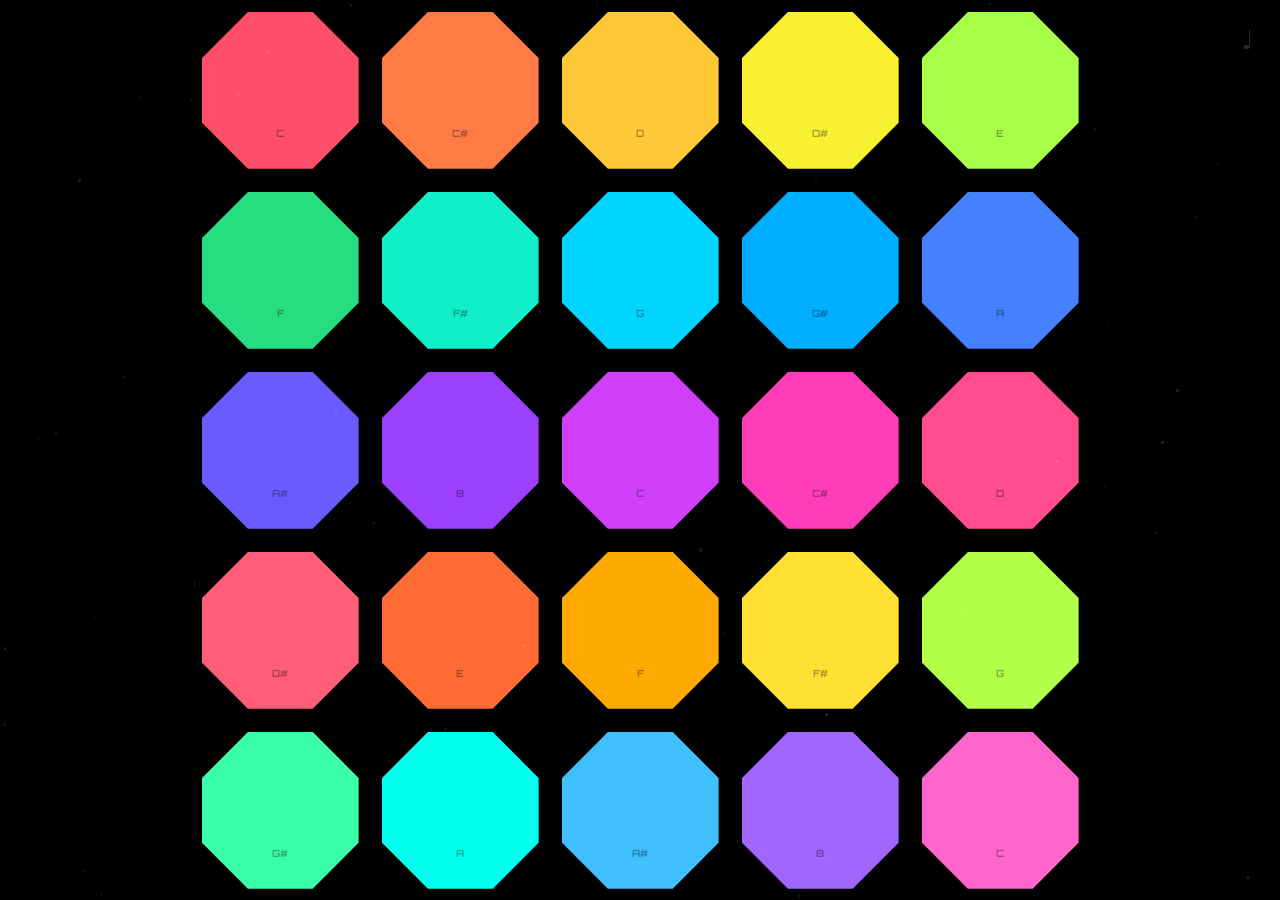
==== index.html @ d919009c "gh-pages: full-bleed no-header redesign" ====
<!DOCTYPE html>
<html lang="en">
<head>
  <meta charset="UTF-8">
  <meta name="viewport" content="width=device-width, initial-scale=1.0, user-scalable=no, viewport-fit=cover">
  <meta name="apple-mobile-web-app-capable" content="yes">
  <meta name="apple-mobile-web-app-status-bar-style" content="black-translucent">
  <title>TOUCHLIGHT</title>
  <link rel="preconnect" href="https://fonts.googleapis.com">
  <link href="https://fonts.googleapis.com/css2?family=Orbitron:wght@900&display=swap" rel="stylesheet">
<style>
/* ============================================================
   TOUCHLIGHT  –  style.css
   ============================================================ */

*, *::before, *::after { box-sizing: border-box; margin: 0; padding: 0; }

:root {
  --accent:  #b06fff;
  --accent2: #00d4ff;
}

html, body {
  height: 100%;
  background: #000;
  overflow: hidden;
  touch-action: none;
  -webkit-user-select: none;
  user-select: none;
  display: flex;
  align-items: flex-start;
  justify-content: center;
}

/* ============================================================
   GRID  — full-bleed square, centred
   ============================================================ */
#grid {
  display: grid;
  grid-template-columns: repeat(5, 1fr);
  width:  min(100vw, 100vh);
  width:  min(100vw, 100svh);
  aspect-ratio: 1;
  background: #000;
  flex-shrink: 0;
}

/* ============================================================
   TILE + OCTAGON
   ============================================================ */
.tile {
  background: #000;
  aspect-ratio: 1;
  position: relative;
  cursor: pointer;
  -webkit-tap-highlight-color: transparent;
  outline: none;
}

.octagon {
  position: absolute;
  inset: 6.5%;
  clip-path: polygon(
    29.3% 0%,  70.7% 0%,
    100%  29.3%, 100%  70.7%,
    70.7% 100%, 29.3% 100%,
    0%    70.7%, 0%    29.3%
  );
  background: var(--color);
  will-change: transform, filter;
}

.note-label {
  position: absolute;
  bottom: 19%;
  left: 50%;
  transform: translateX(-50%);
  font-size: clamp(0.38rem, 1.5vw, 0.62rem);
  font-weight: 700;
  color: rgba(0,0,0,0.32);
  pointer-events: none;
  white-space: nowrap;
  font-family: 'Orbitron', monospace;
}

/* ============================================================
   FLOATING MODE BUTTON
   ============================================================ */
#mode-btn {
  position: fixed;
  top: 16px;
  right: 16px;
  background: none;
  border: none;
  color: rgba(255,255,255,0.15);
  font-size: 1.7rem;
  line-height: 1;
  padding: 10px;
  cursor: pointer;
  transition: color 0.2s, filter 0.2s;
  z-index: 100;
  -webkit-tap-highlight-color: transparent;
  outline: none;
}
#mode-btn.active {
  color: var(--accent);
  filter: drop-shadow(0 0 10px var(--accent));
}
#mode-btn:active { transform: scale(0.88); }

/* ============================================================
   PROGRESS BAR  (top edge, 2px)
   ============================================================ */
#progress-bar {
  position: fixed;
  top: 0; left: 0; right: 0;
  height: 2px;
  background: rgba(255,255,255,0.05);
  z-index: 50;
}
#progress-fill {
  height: 100%;
  background: linear-gradient(90deg, var(--accent), var(--accent2));
  width: 0%;
  transition: width 0.25s ease-out;
  box-shadow: 0 0 6px var(--accent2);
}

.hidden { display: none !important; }

/* ============================================================
   ANIMATIONS
   ============================================================ */

@keyframes tap-flash {
  0%   { filter: brightness(1)   saturate(1);   transform: scale(1); }
  10%  { filter: brightness(5.5) saturate(0.4); transform: scale(1.08); }
  100% { filter: brightness(1)   saturate(1);   transform: scale(1); }
}
.octagon.flash { animation: tap-flash 0.38s cubic-bezier(.22,.61,.36,1) forwards; }

.ripple-wave {
  position: absolute;
  inset: 6.5%;
  clip-path: polygon(29.3% 0%, 70.7% 0%, 100% 29.3%, 100% 70.7%, 70.7% 100%, 29.3% 100%, 0% 70.7%, 0% 29.3%);
  background: rgba(255,255,255,0.5);
  pointer-events: none;
  animation: ripple-wave-out 0.55s ease-out forwards;
  z-index: 5;
}
@keyframes ripple-wave-out {
  0%   { transform: scale(1);   opacity: 0.7; }
  100% { transform: scale(1.7); opacity: 0; }
}

@keyframes guided-pulse {
  0%, 100% {
    filter: brightness(1.2) drop-shadow(0 0 10px var(--color));
    transform: scale(1);
  }
  50% {
    filter: brightness(4.5) saturate(1.4)
            drop-shadow(0 0 30px var(--color))
            drop-shadow(0 0 60px white);
    transform: scale(1.13);
  }
}
.octagon.guided-active { animation: guided-pulse 0.65s ease-in-out infinite; }

.tile.guided-hint::after {
  content: '';
  position: absolute;
  inset: 2%;
  clip-path: polygon(29.3% 0%, 70.7% 0%, 100% 29.3%, 100% 70.7%, 70.7% 100%, 29.3% 100%, 0% 70.7%, 0% 29.3%);
  background: rgba(255,255,255,0.15);
  pointer-events: none;
  animation: hint-ring 0.65s ease-in-out infinite;
  z-index: 1;
}
@keyframes hint-ring {
  0%, 100% { transform: scale(1);    opacity: 0.35; }
  50%       { transform: scale(1.18); opacity: 0.85; }
}

@keyframes correct-tap {
  0%   { filter: brightness(1) saturate(1); }
  20%  { filter: brightness(6) saturate(2); }
  100% { filter: brightness(1) saturate(1); }
}
.octagon.correct { animation: correct-tap 0.46s ease-out forwards; }

@keyframes wrong-tap {
  0%   { transform: translateX(0)    scale(1);    filter: brightness(1); }
  18%  { transform: translateX(-6px) scale(0.95); filter: brightness(0.3) sepia(1) saturate(4) hue-rotate(-25deg); }
  42%  { transform: translateX( 6px) scale(0.95); filter: brightness(0.3) sepia(1) saturate(4) hue-rotate(-25deg); }
  62%  { transform: translateX(-4px); filter: brightness(0.65); }
  80%  { transform: translateX( 4px); filter: brightness(0.65); }
  100% { transform: translateX(0)    scale(1);    filter: brightness(1); }
}
.octagon.wrong { animation: wrong-tap 0.52s ease-out forwards; }

@keyframes celebrate {
  0%   { filter: brightness(1)   hue-rotate(0deg);   transform: scale(1); }
  28%  { filter: brightness(6)   hue-rotate(120deg); transform: scale(1.14); }
  65%  { filter: brightness(2.5) hue-rotate(240deg); transform: scale(1.07); }
  100% { filter: brightness(1)   hue-rotate(360deg); transform: scale(1); }
}
.octagon.celebrate { animation: celebrate 0.72s ease-out forwards; }

@keyframes idle-twinkle {
  0%, 100% { filter: brightness(1); }
  50%       { filter: brightness(1.55); }
}
.octagon.idle-twinkle { animation: idle-twinkle 0.7s ease-in-out forwards; }

/* ============================================================
   MESSAGE OVERLAY  (kept for potential future use, hidden by default)
   ============================================================ */
#overlay {
  position: fixed;
  inset: 0;
  display: flex;
  align-items: center;
  justify-content: center;
  pointer-events: none;
  z-index: 50;
  opacity: 0;
  transition: opacity 0.28s;
}
#overlay.visible { opacity: 1; }
#overlay-text {
  font-family: 'Orbitron', sans-serif;
  font-size: clamp(1.4rem, 5vw, 2.8rem);
  font-weight: 900;
  letter-spacing: 0.1em;
  text-align: center;
  color: #fff;
  text-shadow: 0 0 40px rgba(255,255,255,0.6);
  background: rgba(0,0,0,0.8);
  padding: 16px 40px;
  border-radius: 12px;
}

::-webkit-scrollbar { display: none; }
</style>
</head>
<body>
<div id="grid"></div>
<button id="mode-btn">♩</button>
<div id="progress-bar" class="hidden"><div id="progress-fill"></div></div>
<div id="overlay"><div id="overlay-text"></div></div>
<script>
// TOUCHLIGHT  –  audio.js
// Marimba-like synthesiser using Web Audio API

var _ctx    = null;
var _reverb = null;
var _dryGain = null;
var _wetGain = null;

function _boot() {
  if (_ctx) return;
  _ctx = new (window.AudioContext || window.webkitAudioContext)();

  /* ---- Synthetic room reverb ---- */
  _reverb = _ctx.createConvolver();
  var sr  = _ctx.sampleRate;
  var len = Math.floor(sr * 1.4);
  var buf = _ctx.createBuffer(2, len, sr);
  for (var ch = 0; ch < 2; ch++) {
    var d = buf.getChannelData(ch);
    for (var i = 0; i < len; i++) {
      // decaying random noise impulse response
      d[i] = (Math.random() * 2 - 1) * Math.pow(1 - i / len, 2.8);
    }
  }
  _reverb.buffer = buf;

  /* ---- Master dry / wet ---- */
  _dryGain = _ctx.createGain();
  _wetGain = _ctx.createGain();
  _dryGain.gain.value = 0.80;
  _wetGain.gain.value = 0.20;

  _dryGain.connect(_ctx.destination);
  _wetGain.connect(_reverb);
  _reverb.connect(_ctx.destination);
}

function playNote(frequency, duration) {
  duration = duration || 0.85;
  _boot();
  if (_ctx.state === 'suspended') _ctx.resume();

  var ctx = _ctx;
  var now = ctx.currentTime;
  var atk = 0.004; // 4ms attack — percussive

  /* ---- Oscillators ----
     Real marimba bars produce inharmonic overtones.
     We model the 3 main partials with their approximate
     frequency ratios: 1 : 2.756 : 5.404               */
  var o1 = ctx.createOscillator(); o1.type = 'sine'; o1.frequency.value = frequency;
  var o2 = ctx.createOscillator(); o2.type = 'sine'; o2.frequency.value = frequency * 2.756;
  var o3 = ctx.createOscillator(); o3.type = 'sine'; o3.frequency.value = frequency * 5.404;

  var g1 = ctx.createGain();
  var g2 = ctx.createGain();
  var g3 = ctx.createGain();
  var master = ctx.createGain();
  master.gain.value = 0.82;

  /* Envelopes — fundamental decays longest */
  var d1 = duration * 0.92;
  var d2 = duration * 0.32;
  var d3 = duration * 0.14;

  _env(g1.gain, now, atk, d1, 0.62);
  _env(g2.gain, now, atk, d2, 0.20);
  _env(g3.gain, now, atk, d3, 0.06);

  o1.connect(g1); g1.connect(master);
  o2.connect(g2); g2.connect(master);
  o3.connect(g3); g3.connect(master);
  master.connect(_dryGain);
  master.connect(_wetGain);

  var stop = now + duration + 0.12;
  o1.start(now); o1.stop(stop);
  o2.start(now); o2.stop(stop);
  o3.start(now); o3.stop(stop);
}

function _env(param, now, attack, decay, peak) {
  param.setValueAtTime(0, now);
  param.linearRampToValueAtTime(peak, now + attack);
  param.exponentialRampToValueAtTime(0.0001, now + attack + decay);
}

function playChord(frequencies, duration) {
  frequencies.forEach(function(f) { playNote(f, duration); });
}
// TOUCHLIGHT  –  songs.js
// Chromatic C4 → C6 (25 notes) note table + song definitions

var NOTES = [
  { name: 'C4',  label: 'C',   freq: 261.63, nat: true  },
  { name: 'C#4', label: 'C#',  freq: 277.18, nat: false },
  { name: 'D4',  label: 'D',   freq: 293.66, nat: true  },
  { name: 'D#4', label: 'D#',  freq: 311.13, nat: false },
  { name: 'E4',  label: 'E',   freq: 329.63, nat: true  },
  { name: 'F4',  label: 'F',   freq: 349.23, nat: true  },
  { name: 'F#4', label: 'F#',  freq: 369.99, nat: false },
  { name: 'G4',  label: 'G',   freq: 392.00, nat: true  },
  { name: 'G#4', label: 'G#',  freq: 415.30, nat: false },
  { name: 'A4',  label: 'A',   freq: 440.00, nat: true  },
  { name: 'A#4', label: 'A#',  freq: 466.16, nat: false },
  { name: 'B4',  label: 'B',   freq: 493.88, nat: true  },
  { name: 'C5',  label: 'C',   freq: 523.25, nat: true  },
  { name: 'C#5', label: 'C#',  freq: 554.37, nat: false },
  { name: 'D5',  label: 'D',   freq: 587.33, nat: true  },
  { name: 'D#5', label: 'D#',  freq: 622.25, nat: false },
  { name: 'E5',  label: 'E',   freq: 659.25, nat: true  },
  { name: 'F5',  label: 'F',   freq: 698.46, nat: true  },
  { name: 'F#5', label: 'F#',  freq: 739.99, nat: false },
  { name: 'G5',  label: 'G',   freq: 783.99, nat: true  },
  { name: 'G#5', label: 'G#',  freq: 830.61, nat: false },
  { name: 'A5',  label: 'A',   freq: 880.00, nat: true  },
  { name: 'A#5', label: 'A#',  freq: 932.33, nat: false },
  { name: 'B5',  label: 'B',   freq: 987.77, nat: true  },
  { name: 'C6',  label: 'C',   freq: 1046.50, nat: true },
];

// name → grid index lookup
var NOTE_INDEX = {};
NOTES.forEach(function(n, i) { NOTE_INDEX[n.name] = i; });

var SONGS = {
  twinkle: {
    name:  'Twinkle Twinkle Little Star',
    emoji: '⭐',
    notes: [
      'C4','C4','G4','G4','A4','A4','G4',
      'F4','F4','E4','E4','D4','D4','C4',
      'G4','G4','F4','F4','E4','E4','D4',
      'G4','G4','F4','F4','E4','E4','D4',
      'C4','C4','G4','G4','A4','A4','G4',
      'F4','F4','E4','E4','D4','D4','C4'
    ]
  },
  birthday: {
    name:  'Happy Birthday',
    emoji: '🎂',
    notes: [
      'G4','G4','A4','G4','C5','B4',
      'G4','G4','A4','G4','D5','C5',
      'G4','G4','G5','E5','C5','B4','A4',
      'F5','F5','E5','C5','D5','C5'
    ]
  },
  mary: {
    name:  'Mary Had a Little Lamb',
    emoji: '🐑',
    notes: [
      'E4','D4','C4','D4','E4','E4','E4',
      'D4','D4','D4',
      'E4','G4','G4',
      'E4','D4','C4','D4','E4','E4','E4',
      'E4','D4','D4','E4','D4','C4'
    ]
  },
  hotcross: {
    name:  'Hot Cross Buns',
    emoji: '🥐',
    notes: [
      'E4','D4','C4',
      'E4','D4','C4',
      'C4','C4','C4','C4',
      'D4','D4','D4','D4',
      'E4','D4','C4'
    ]
  },
  ode: {
    name:  'Ode to Joy',
    emoji: '🎻',
    notes: [
      'E4','E4','F4','G4','G4','F4','E4','D4',
      'C4','C4','D4','E4','E4','D4','D4',
      'E4','E4','F4','G4','G4','F4','E4','D4',
      'C4','C4','D4','E4','D4','C4','C4'
    ]
  }
};
// TOUCHLIGHT  –  app.js
// Main application: grid, touch handling, free-play + guided mode

/* ============================================================
   COLOR PALETTE  (25 vibrant hues, one per chromatic note)
   ============================================================ */
var COLORS = [
  '#FF4E6A', // C4   coral-red
  '#FF7A45', // C#4  burnt orange
  '#FFC837', // D4   amber
  '#F9F032', // D#4  lemon
  '#A8FF48', // E4   lime
  '#26DE81', // F4   emerald
  '#11EFC8', // F#4  aquamarine
  '#00D4FF', // G4   cyan
  '#00AEFF', // G#4  sky
  '#4480FF', // A4   cobalt
  '#6B5BFF', // A#4  indigo
  '#9B40FF', // B4   violet
  '#D040FB', // C5   magenta
  '#FF3DB8', // C#5  hot pink
  '#FF4D8F', // D5   rose
  '#FF5E78', // D#5  salmon-pink
  '#FF6B35', // E5   tangerine
  '#FFAA00', // F5   gold
  '#FFE033', // F#5  sunflower
  '#B4FF47', // G5   yellow-green
  '#3BFFA8', // G#5  mint
  '#00FFEE', // A5   turquoise
  '#40BFFF', // A#5  powder blue
  '#A066FF', // B5   lavender-violet
  '#FF66CC', // C6   orchid-pink
];

/* ============================================================
   DOM
   ============================================================ */
var gridEl      = document.getElementById('grid');
var modeBtnEl   = document.getElementById('mode-btn');
var progressBar = document.getElementById('progress-bar');
var progressFill= document.getElementById('progress-fill');
var overlayEl   = document.getElementById('overlay');
var overlayText = document.getElementById('overlay-text');

/* ============================================================
   STATE
   ============================================================ */
var mode    = 'free';  // 'free' | 'guided'
var guided  = null;    // { notes, step, total } or null

/* ============================================================
   BUILD GRID
   ============================================================ */
var tiles = NOTES.map(function(note, i) {
  var tile = document.createElement('div');
  tile.className = 'tile';
  tile.setAttribute('role', 'button');
  tile.setAttribute('tabindex', '0');
  tile.setAttribute('aria-label', note.name);

  var oct = document.createElement('div');
  oct.className = 'octagon';
  oct.style.setProperty('--color', COLORS[i]);

  var lbl = document.createElement('span');
  lbl.className = 'note-label';
  lbl.textContent = note.label;

  oct.appendChild(lbl);
  tile.appendChild(oct);
  gridEl.appendChild(tile);

  tile.addEventListener('pointerdown', function(e) {
    e.preventDefault();
    onTap(i);
  });

  tile.addEventListener('keydown', function(e) {
    if (e.key === 'Enter' || e.key === ' ') { e.preventDefault(); onTap(i); }
  });

  return { tile: tile, oct: oct, note: note };
});

/* ============================================================
   MODE TOGGLE  — one tap starts Twinkle Twinkle silently
   ============================================================ */
modeBtnEl.addEventListener('click', function() {
  if (mode === 'free') {
    mode = 'guided';
    modeBtnEl.textContent = '♩';
    modeBtnEl.classList.add('active');
    stopGuided();
    guided = { notes: SONGS.twinkle.notes.slice(), step: 0, total: SONGS.twinkle.notes.length };
    progressBar.classList.remove('hidden');
    setProgress(0);
    setTimeout(function() { if (guided) highlightStep(); }, 400);
  } else {
    mode = 'free';
    modeBtnEl.textContent = '♩';
    modeBtnEl.classList.remove('active');
    progressBar.classList.add('hidden');
    stopGuided();
  }
});


/* ============================================================
   TAP HANDLER
   ============================================================ */
function onTap(idx) {
  var t = tiles[idx];
  playNote(t.note.freq);
  triggerFlash(t.oct);
  spawnRipple(t.tile);

  if (mode === 'guided' && guided) {
    var expected = guided.notes[guided.step];
    var expIdx   = NOTE_INDEX[expected];

    if (idx === expIdx) {
      // Correct note!
      t.tile.classList.remove('guided-hint');
      t.oct.classList.remove('guided-active');
      addAnim(t.oct, 'correct', 480);

      guided.step++;
      setProgress(guided.step / guided.total);

      if (guided.step >= guided.notes.length) {
        var g = guided;
        guided = null;
        setTimeout(function() { celebrate(g); }, 700);
      } else {
        setTimeout(function() { if (guided) highlightStep(); }, 320);
      }
    } else {
      // Wrong note
      addAnim(t.oct, 'wrong', 560);
    }
  }
}

function spawnRipple(tile) {
  var wave = document.createElement('div');
  wave.className = 'ripple-wave';
  tile.appendChild(wave);
  setTimeout(function() { if (wave.parentNode) wave.parentNode.removeChild(wave); }, 580);
}

function getNeighbours(idx) {
  var row = Math.floor(idx / 5), col = idx % 5, result = [];
  [[-1,0],[1,0],[0,-1],[0,1]].forEach(function(d) {
    var r = row + d[0], c = col + d[1];
    if (r >= 0 && r < 5 && c >= 0 && c < 5) result.push(r * 5 + c);
  });
  return result;
}

/* ============================================================
   GUIDED HELPERS
   ============================================================ */
function highlightStep() {
  if (!guided) return;
  tiles.forEach(function(t) {
    t.oct.classList.remove('guided-active');
    t.tile.classList.remove('guided-hint');
  });
  var noteName = guided.notes[guided.step];
  var idx = NOTE_INDEX[noteName];
  if (idx !== undefined) {
    tiles[idx].oct.classList.add('guided-active');
    tiles[idx].tile.classList.add('guided-hint');
  }
}

function stopGuided() {
  guided = null;
  tiles.forEach(function(t) {
    t.oct.classList.remove('guided-active', 'correct', 'wrong');
    t.tile.classList.remove('guided-hint');
  });
}

function setProgress(ratio) {
  progressFill.style.width = Math.min(ratio * 100, 100) + '%';
}

/* ============================================================
   CELEBRATION
   ============================================================ */
function celebrate(finishedGuided) {
  tiles.forEach(function(t) { t.oct.classList.remove('guided-active'); });
  progressBar.classList.add('hidden');

  /* Pure visual cascade — no text */
  tiles.forEach(function(t, i) {
    setTimeout(function() {
      addAnim(t.oct, 'celebrate', 780);
    }, i * 52);
  });

  /* Play C-major arpeggio fanfare */
  var fanfare = [0, 4, 7, 12, 7, 4, 12, 16]; // C E G C E G C E
  fanfare.forEach(function(noteIdx, i) {
    setTimeout(function() {
      if (noteIdx < tiles.length) playNote(tiles[noteIdx].note.freq, 0.7);
    }, i * 130);
  });
}

/* ============================================================
   ANIMATION UTILITIES
   ============================================================ */
function triggerFlash(oct) {
  oct.classList.remove('flash', 'guided-active');
  void oct.offsetWidth; // force reflow to restart animation
  oct.classList.add('flash');
  setTimeout(function() { oct.classList.remove('flash'); }, 400);
}

function addAnim(el, cls, duration) {
  el.classList.remove(cls);
  void el.offsetWidth;
  el.classList.add(cls);
  setTimeout(function() { el.classList.remove(cls); }, duration);
}

/* ============================================================
   MESSAGE OVERLAY
   ============================================================ */
var _msgTimer = null;

function showMsg(text, duration) {
  overlayText.textContent = '';
  // Support newline in message
  text.split('\n').forEach(function(line, i) {
    if (i > 0) overlayText.appendChild(document.createElement('br'));
    overlayText.appendChild(document.createTextNode(line));
  });
  overlayEl.classList.add('visible');
  clearTimeout(_msgTimer);
  _msgTimer = setTimeout(function() {
    overlayEl.classList.remove('visible');
  }, duration || 2000);
}

/* ============================================================
   IDLE AMBIENT TWINKLE  (free-play only)
   ============================================================ */
function idleTick() {
  if (mode === 'free') {
    var idx = Math.floor(Math.random() * tiles.length);
    var t   = tiles[idx];
    var oct = t.oct;
    if (!oct.classList.contains('flash') &&
        !oct.classList.contains('guided-active') &&
        !oct.classList.contains('celebrate')) {
      addAnim(oct, 'idle-twinkle', 720);
    }
  }
  setTimeout(idleTick, 400 + Math.random() * 900);
}

setTimeout(idleTick, 1500);

/* ============================================================
   BACKGROUND STAR PARTICLES
   ============================================================ */
(function spawnStars() {
  var container = document.getElementById('app');
  for (var i = 0; i < 60; i++) {
    (function(idx) {
      var star = document.createElement('div');
      star.style.cssText = [
        'position:fixed',
        'pointer-events:none',
        'z-index:0',
        'border-radius:50%',
        'background:#fff',
        'opacity:' + (0.04 + Math.random() * 0.12),
        'width:'  + (1 + Math.random() * 2.5) + 'px',
        'height:' + (1 + Math.random() * 2.5) + 'px',
        'top:'    + Math.random() * 100 + 'vh',
        'left:'   + Math.random() * 100 + 'vw',
      ].join(';');
      document.body.appendChild(star);
    })(i);
  }
})();
</script></body></html>
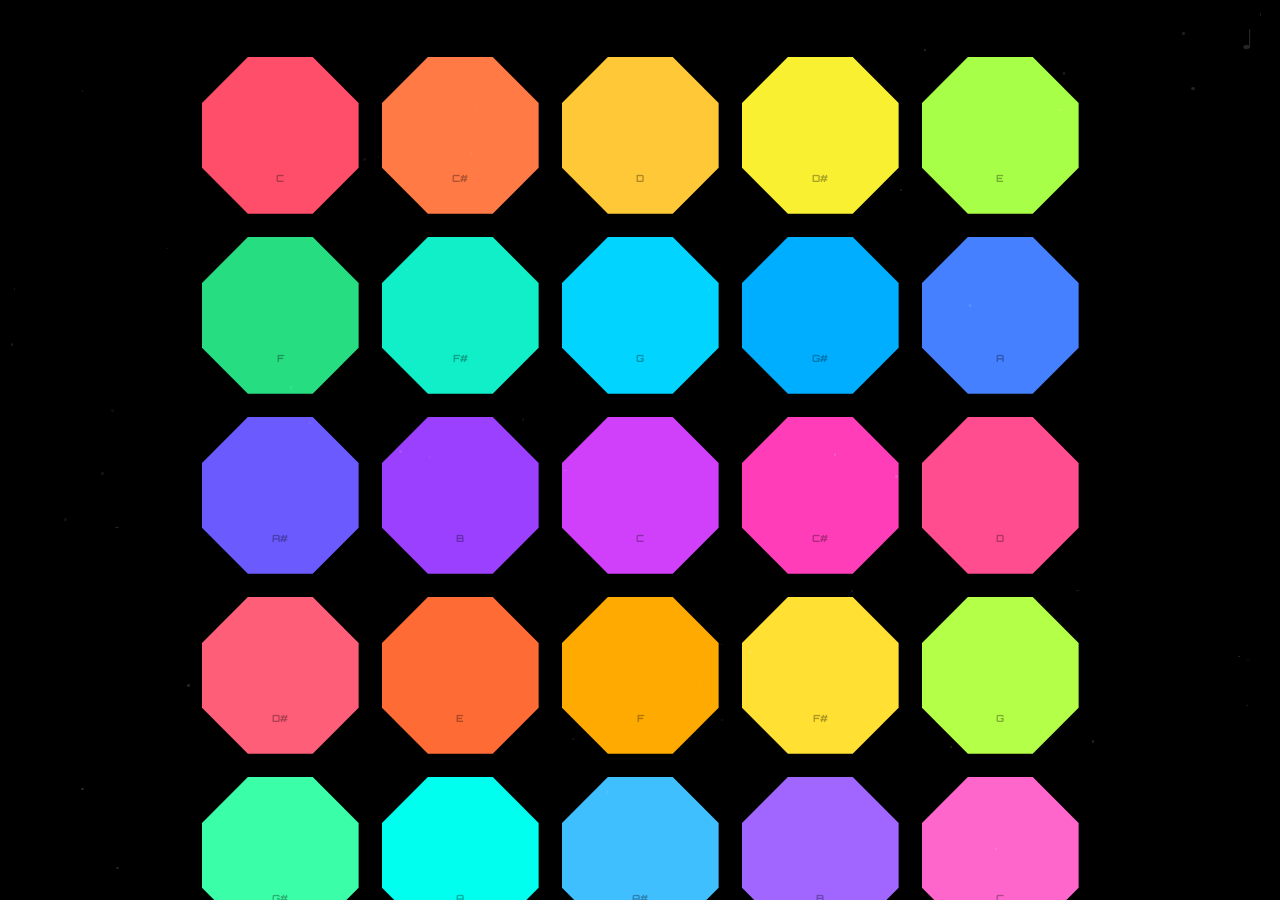
==== commit 88186699: "gh-pages: grid offset from top, 1800ms celebration delay" ====
--- a/index.html
+++ b/index.html
@@ -28,8 +28,9 @@
   -webkit-user-select: none;
   user-select: none;
   display: flex;
-  align-items: flex-start;
+  align-items: center;
   justify-content: center;
+  padding-top: 5vh;
 }
 
 /* ============================================================
@@ -563,7 +564,7 @@
       if (guided.step >= guided.notes.length) {
         var g = guided;
         guided = null;
-        setTimeout(function() { celebrate(g); }, 700);
+        setTimeout(function() { celebrate(g); }, 1800);
       } else {
         setTimeout(function() { if (guided) highlightStep(); }, 320);
       }
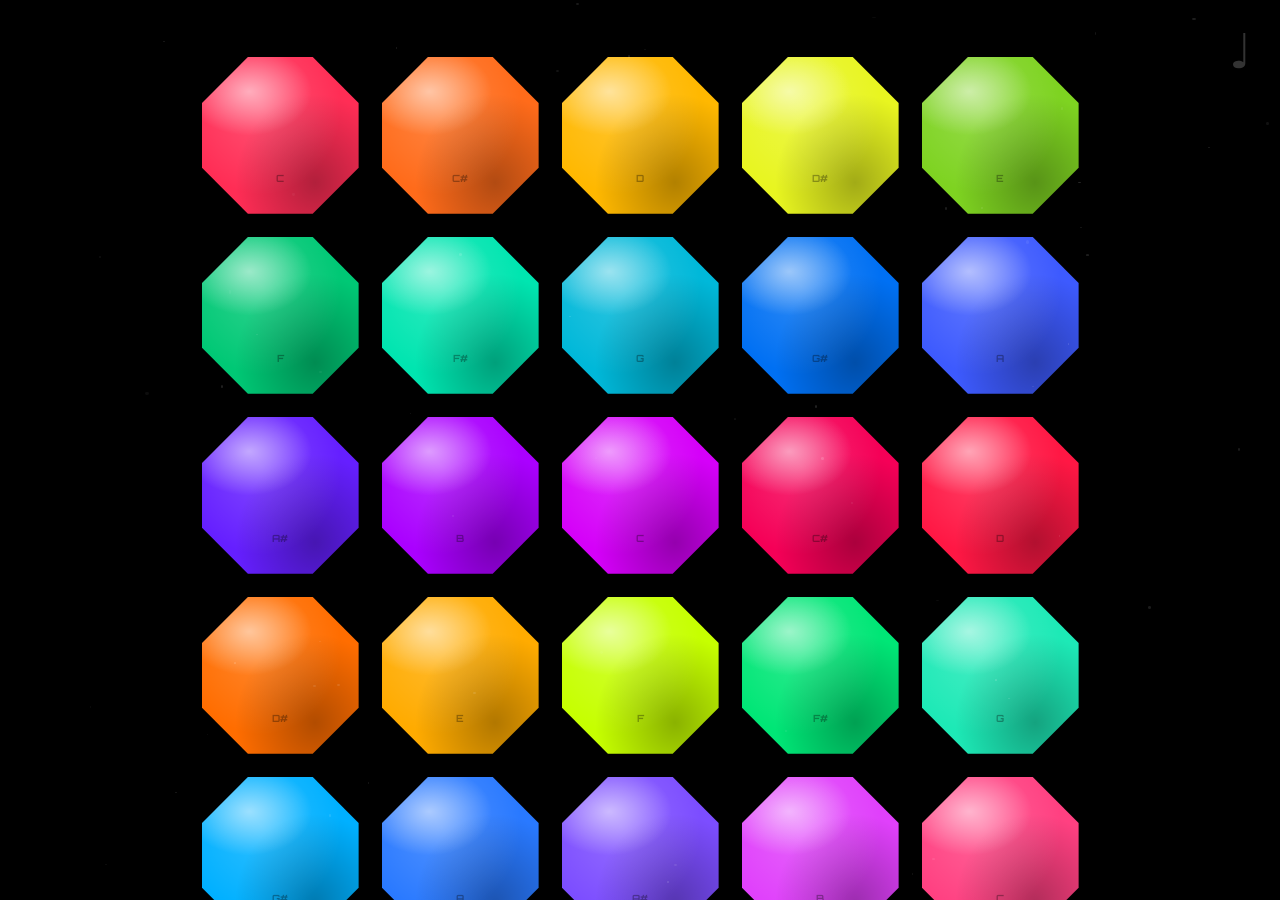
==== commit 315548e4: "gh-pages: gel-button texture, richer palette, bigger note" ====
--- a/index.html
+++ b/index.html
@@ -67,7 +67,12 @@
     70.7% 100%, 29.3% 100%,
     0%    70.7%, 0%    29.3%
   );
-  background: var(--color);
+  /* Layered gradients: specular highlight top-left, deep shadow bottom-right */
+  background:
+    radial-gradient(ellipse 40% 28% at 30% 22%, rgba(255,255,255,0.55) 0%, transparent 100%),
+    radial-gradient(ellipse at 38% 32%, rgba(255,255,255,0.18) 0%, transparent 58%),
+    radial-gradient(ellipse at 72% 80%, rgba(0,0,0,0.30) 0%, transparent 50%),
+    var(--color);
   will-change: transform, filter;
 }
 
@@ -93,10 +98,10 @@
   right: 16px;
   background: none;
   border: none;
-  color: rgba(255,255,255,0.15);
-  font-size: 1.7rem;
+  color: rgba(255,255,255,0.2);
+  font-size: 3rem;
   line-height: 1;
-  padding: 10px;
+  padding: 12px;
   cursor: pointer;
   transition: color 0.2s, filter 0.2s;
   z-index: 100;
@@ -439,31 +444,31 @@
    COLOR PALETTE  (25 vibrant hues, one per chromatic note)
    ============================================================ */
 var COLORS = [
-  '#FF4E6A', // C4   coral-red
-  '#FF7A45', // C#4  burnt orange
-  '#FFC837', // D4   amber
-  '#F9F032', // D#4  lemon
-  '#A8FF48', // E4   lime
-  '#26DE81', // F4   emerald
-  '#11EFC8', // F#4  aquamarine
-  '#00D4FF', // G4   cyan
-  '#00AEFF', // G#4  sky
-  '#4480FF', // A4   cobalt
-  '#6B5BFF', // A#4  indigo
-  '#9B40FF', // B4   violet
-  '#D040FB', // C5   magenta
-  '#FF3DB8', // C#5  hot pink
-  '#FF4D8F', // D5   rose
-  '#FF5E78', // D#5  salmon-pink
-  '#FF6B35', // E5   tangerine
-  '#FFAA00', // F5   gold
-  '#FFE033', // F#5  sunflower
-  '#B4FF47', // G5   yellow-green
-  '#3BFFA8', // G#5  mint
-  '#00FFEE', // A5   turquoise
-  '#40BFFF', // A#5  powder blue
-  '#A066FF', // B5   lavender-violet
-  '#FF66CC', // C6   orchid-pink
+  '#FF2D55', // C4   ruby red
+  '#FF6B1A', // C#4  ember orange
+  '#FFB800', // D4   deep amber
+  '#E8F520', // D#4  acid yellow
+  '#7ED321', // E4   forest lime
+  '#00C875', // F4   jade
+  '#00E5B0', // F#4  sea glass
+  '#00B8D9', // G4   ocean
+  '#0070F3', // G#4  electric blue
+  '#3D5AFE', // A4   ultramarine
+  '#651FFF', // A#4  deep violet
+  '#AA00FF', // B4   royal purple
+  '#D500F9', // C5   neon orchid
+  '#F50057', // C#5  crimson
+  '#FF1744', // D5   scarlet
+  '#FF6D00', // D#5  deep tangerine
+  '#FFAB00', // E5   saffron
+  '#C6FF00', // F5   chartreuse
+  '#00E676', // F#5  spring green
+  '#1DE9B6', // G5   teal glow
+  '#00B0FF', // G#5  azure
+  '#2979FF', // A5   sapphire
+  '#7C4DFF', // A#5  amethyst
+  '#E040FB', // B5   fuchsia
+  '#FF4081', // C6   flamingo
 ];
 
 /* ============================================================
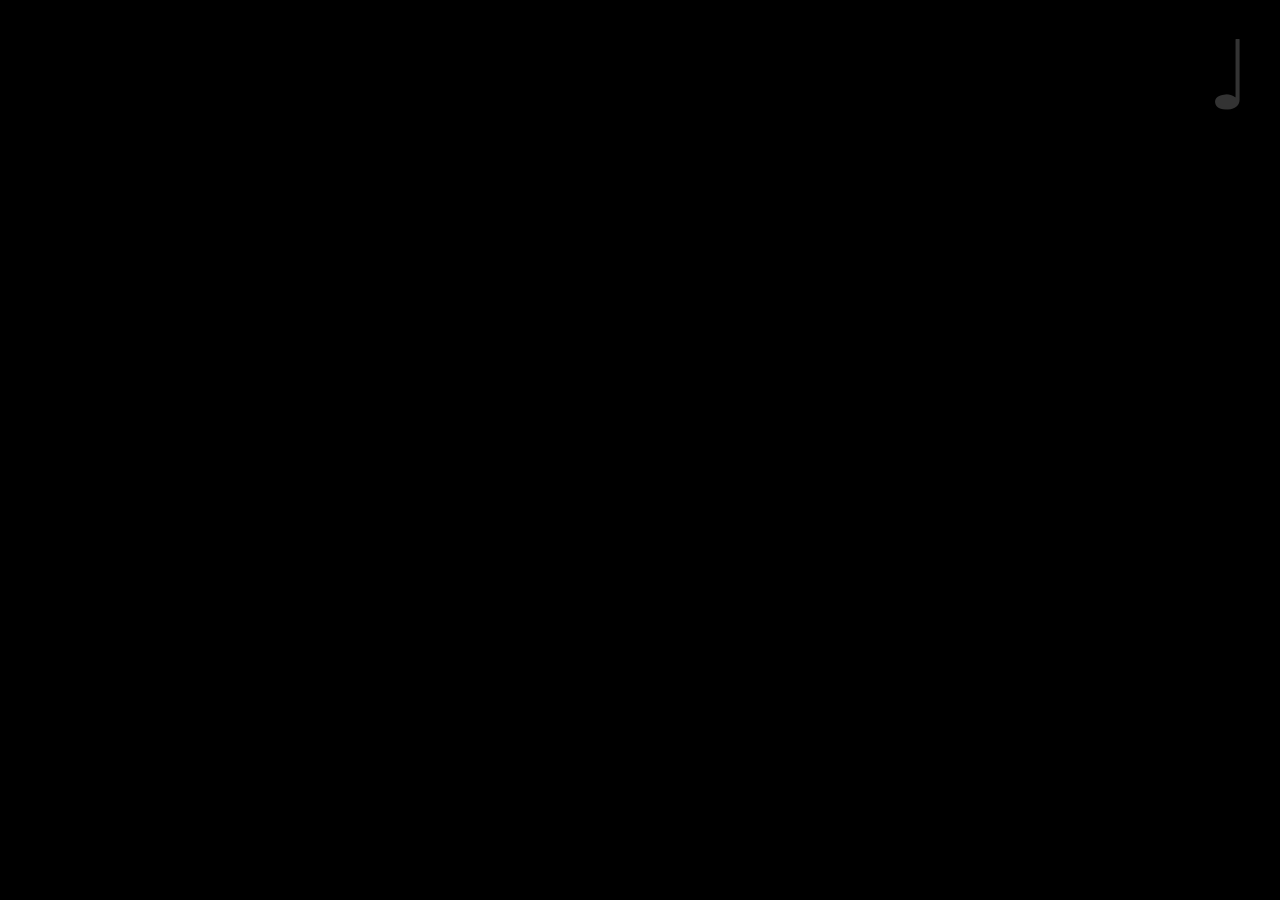
==== commit 512550cb: "Deploy: Liquid Glass octagons + 2× mode button https://claude.ai/code/session_01JHjwUa4MR83kXXCFtgrp" ====
--- a/index.html
+++ b/index.html
@@ -8,7 +8,7 @@
   <title>TOUCHLIGHT</title>
   <link rel="preconnect" href="https://fonts.googleapis.com">
   <link href="https://fonts.googleapis.com/css2?family=Orbitron:wght@900&display=swap" rel="stylesheet">
-<style>
+  <style>
 /* ============================================================
    TOUCHLIGHT  –  style.css
    ============================================================ */
@@ -58,6 +58,26 @@
   outline: none;
 }
 
+/* Rim light — slightly larger octagon peeking out behind the main one */
+.tile::before {
+  content: '';
+  position: absolute;
+  inset: 5%;
+  clip-path: polygon(
+    29.3% 0%,  70.7% 0%,
+    100%  29.3%, 100%  70.7%,
+    70.7% 100%, 29.3% 100%,
+    0%    70.7%, 0%    29.3%
+  );
+  background: linear-gradient(
+    135deg,
+    rgba(255,255,255,0.60) 0%,
+    rgba(255,255,255,0.18) 45%,
+    transparent 100%
+  );
+  pointer-events: none;
+}
+
 .octagon {
   position: absolute;
   inset: 6.5%;
@@ -67,11 +87,17 @@
     70.7% 100%, 29.3% 100%,
     0%    70.7%, 0%    29.3%
   );
-  /* Layered gradients: specular highlight top-left, deep shadow bottom-right */
+  /* Liquid Glass: refraction band + sharp specular + rim + depth shadow */
   background:
-    radial-gradient(ellipse 40% 28% at 30% 22%, rgba(255,255,255,0.55) 0%, transparent 100%),
-    radial-gradient(ellipse at 38% 32%, rgba(255,255,255,0.18) 0%, transparent 58%),
-    radial-gradient(ellipse at 72% 80%, rgba(0,0,0,0.30) 0%, transparent 50%),
+    linear-gradient(130deg,
+      transparent 20%,
+      rgba(255,255,255,0.38) 34%,
+      rgba(255,255,255,0.10) 46%,
+      transparent 58%
+    ),
+    radial-gradient(ellipse 26% 16% at 24% 18%, rgba(255,255,255,0.95) 0%, transparent 100%),
+    linear-gradient(180deg, rgba(255,255,255,0.28) 0%, transparent 26%),
+    linear-gradient(320deg, rgba(0,0,0,0.20) 0%, transparent 44%),
     var(--color);
   will-change: transform, filter;
 }
@@ -99,7 +125,7 @@
   background: none;
   border: none;
   color: rgba(255,255,255,0.2);
-  font-size: 3rem;
+  font-size: 6rem;
   line-height: 1;
   padding: 12px;
   cursor: pointer;
@@ -248,14 +274,15 @@
 }
 
 ::-webkit-scrollbar { display: none; }
+
 </style>
 </head>
 <body>
-<div id="grid"></div>
-<button id="mode-btn">♩</button>
-<div id="progress-bar" class="hidden"><div id="progress-fill"></div></div>
-<div id="overlay"><div id="overlay-text"></div></div>
-<script>
+  <div id="grid"></div>
+  <button id="mode-btn" aria-label="Toggle guided mode">♩</button>
+  <div id="progress-bar" class="hidden"><div id="progress-fill"></div></div>
+  <div id="overlay" aria-live="assertive"><div id="overlay-text"></div></div>
+  <script>
 // TOUCHLIGHT  –  audio.js
 // Marimba-like synthesiser using Web Audio API
 
@@ -346,6 +373,9 @@
 function playChord(frequencies, duration) {
   frequencies.forEach(function(f) { playNote(f, duration); });
 }
+
+</script>
+  <script>
 // TOUCHLIGHT  –  songs.js
 // Chromatic C4 → C6 (25 notes) note table + song definitions
 
@@ -437,6 +467,9 @@
     ]
   }
 };
+
+</script>
+  <script>
 // TOUCHLIGHT  –  app.js
 // Main application: grid, touch handling, free-play + guided mode
 
@@ -673,7 +706,8 @@
 function showMsg(text, duration) {
   overlayText.textContent = '';
   // Support newline in message
-  text.split('\n').forEach(function(line, i) {
+  text.split('
+').forEach(function(line, i) {
     if (i > 0) overlayText.appendChild(document.createElement('br'));
     overlayText.appendChild(document.createTextNode(line));
   });
@@ -727,4 +761,7 @@
     })(i);
   }
 })();
-</script></body></html>
+
+</script>
+</body>
+</html>
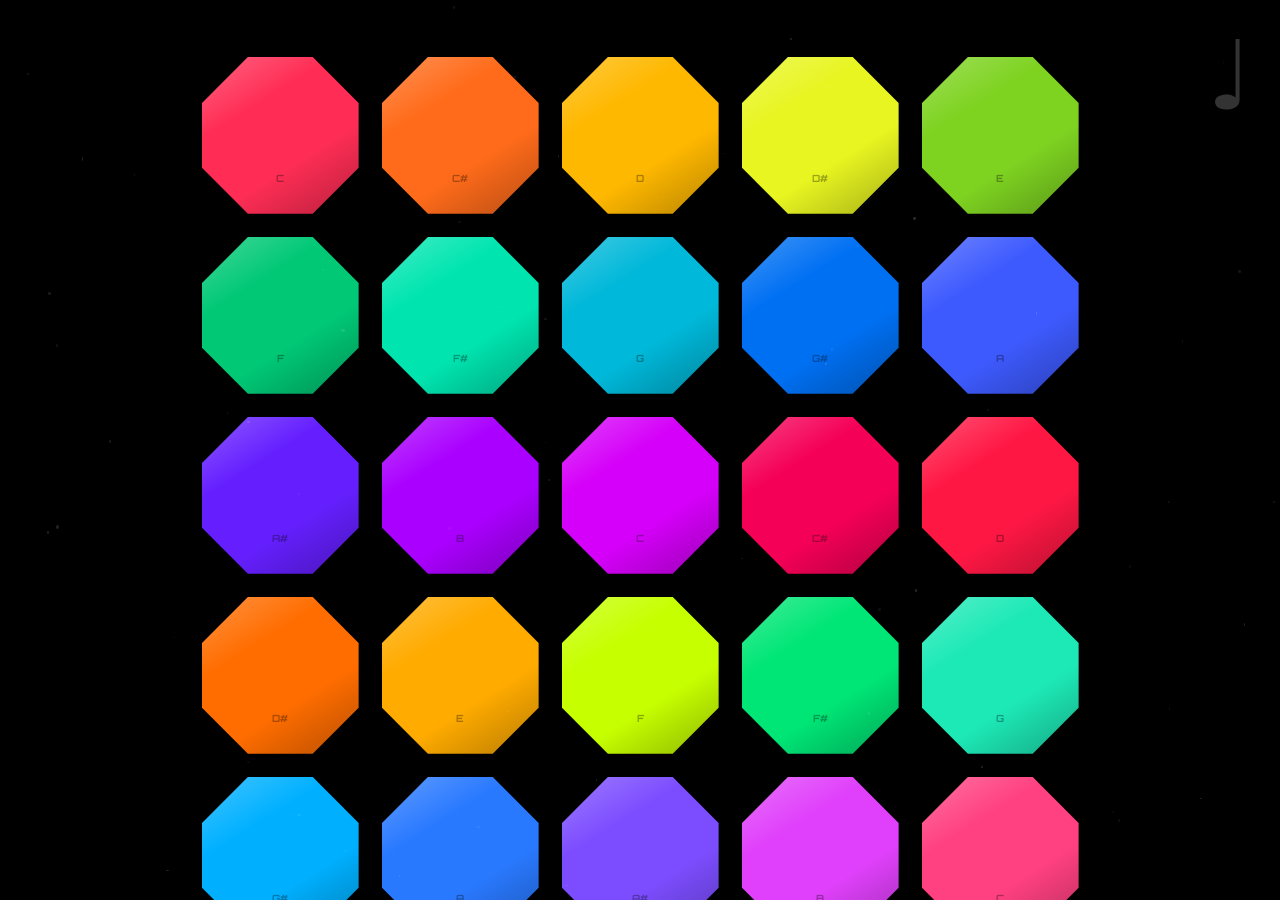
==== commit 0df1e810: "Deploy: fix JS syntax error — octagons visible again https://claude.ai/code/session_01JHjwUa4MR83kXX" ====
--- a/index.html
+++ b/index.html
@@ -58,26 +58,6 @@
   outline: none;
 }
 
-/* Rim light — slightly larger octagon peeking out behind the main one */
-.tile::before {
-  content: '';
-  position: absolute;
-  inset: 5%;
-  clip-path: polygon(
-    29.3% 0%,  70.7% 0%,
-    100%  29.3%, 100%  70.7%,
-    70.7% 100%, 29.3% 100%,
-    0%    70.7%, 0%    29.3%
-  );
-  background: linear-gradient(
-    135deg,
-    rgba(255,255,255,0.60) 0%,
-    rgba(255,255,255,0.18) 45%,
-    transparent 100%
-  );
-  pointer-events: none;
-}
-
 .octagon {
   position: absolute;
   inset: 6.5%;
@@ -87,18 +67,17 @@
     70.7% 100%, 29.3% 100%,
     0%    70.7%, 0%    29.3%
   );
-  /* Liquid Glass: refraction band + sharp specular + rim + depth shadow */
-  background:
-    linear-gradient(130deg,
-      transparent 20%,
-      rgba(255,255,255,0.38) 34%,
-      rgba(255,255,255,0.10) 46%,
-      transparent 58%
+  background-color: var(--color);
+  background-image:
+    linear-gradient(148deg,
+      rgba(255,255,255,0.52) 0%,
+      rgba(255,255,255,0.18) 10%,
+      transparent 32%
     ),
-    radial-gradient(ellipse 26% 16% at 24% 18%, rgba(255,255,255,0.95) 0%, transparent 100%),
-    linear-gradient(180deg, rgba(255,255,255,0.28) 0%, transparent 26%),
-    linear-gradient(320deg, rgba(0,0,0,0.20) 0%, transparent 44%),
-    var(--color);
+    linear-gradient(328deg,
+      rgba(0,0,0,0.28) 0%,
+      transparent 36%
+    );
   will-change: transform, filter;
 }
 
@@ -706,8 +685,7 @@
 function showMsg(text, duration) {
   overlayText.textContent = '';
   // Support newline in message
-  text.split('
-').forEach(function(line, i) {
+  text.split('\n').forEach(function(line, i) {
     if (i > 0) overlayText.appendChild(document.createElement('br'));
     overlayText.appendChild(document.createTextNode(line));
   });
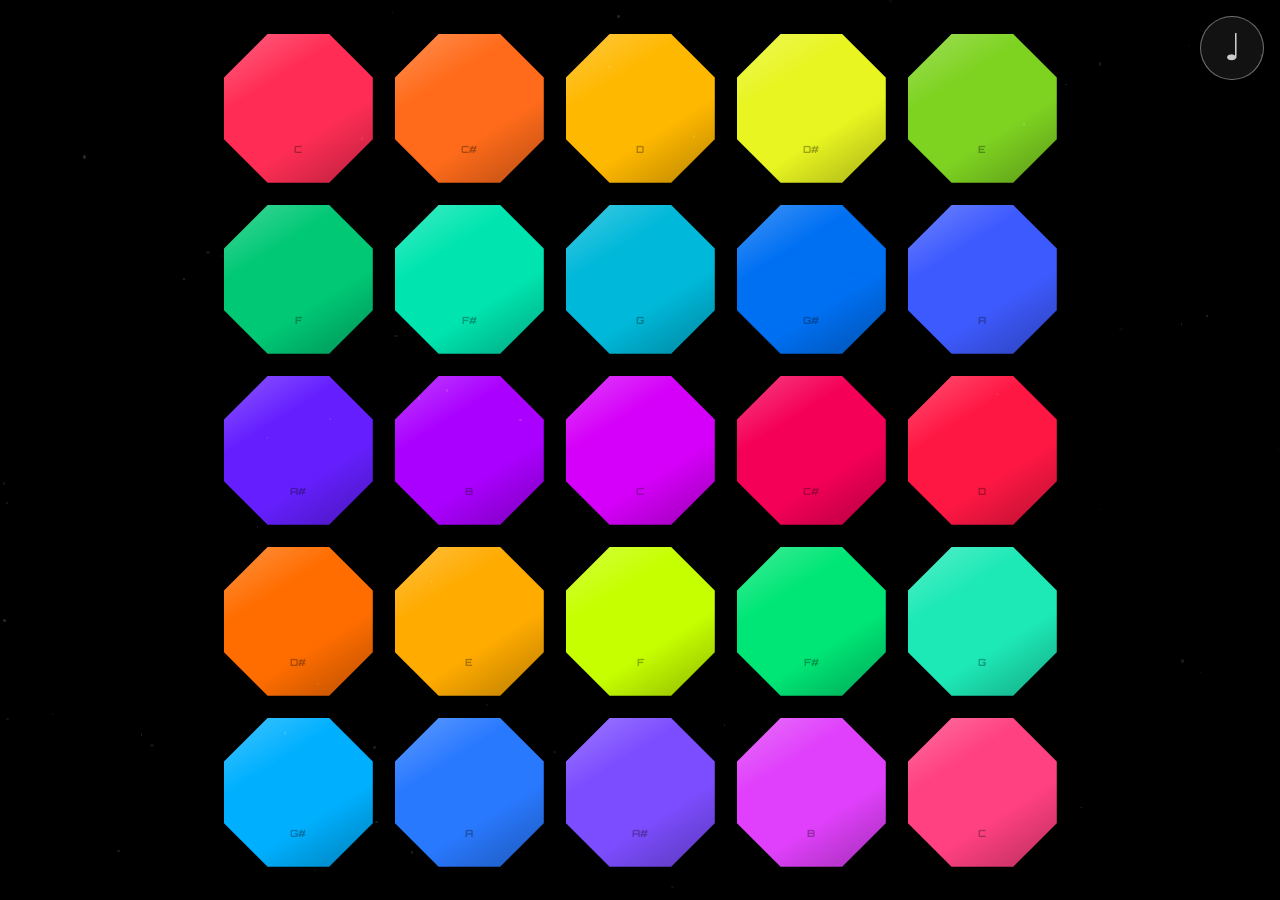
==== commit 396cdc45: "Add TOUCHLIGHT app with responsive layout, clearer mode button, and favicon - Full touch-grid instru" ====
--- a/index.html
+++ b/index.html
@@ -6,740 +6,19 @@
   <meta name="apple-mobile-web-app-capable" content="yes">
   <meta name="apple-mobile-web-app-status-bar-style" content="black-translucent">
   <title>TOUCHLIGHT</title>
+  <link rel="icon" type="image/png" href="images/Y.png">
+  <link rel="apple-touch-icon" href="images/Y.png">
   <link rel="preconnect" href="https://fonts.googleapis.com">
   <link href="https://fonts.googleapis.com/css2?family=Orbitron:wght@900&display=swap" rel="stylesheet">
-  <style>
-/* ============================================================
-   TOUCHLIGHT  –  style.css
-   ============================================================ */
-
-*, *::before, *::after { box-sizing: border-box; margin: 0; padding: 0; }
-
-:root {
-  --accent:  #b06fff;
-  --accent2: #00d4ff;
-}
-
-html, body {
-  height: 100%;
-  background: #000;
-  overflow: hidden;
-  touch-action: none;
-  -webkit-user-select: none;
-  user-select: none;
-  display: flex;
-  align-items: center;
-  justify-content: center;
-  padding-top: 5vh;
-}
-
-/* ============================================================
-   GRID  — full-bleed square, centred
-   ============================================================ */
-#grid {
-  display: grid;
-  grid-template-columns: repeat(5, 1fr);
-  width:  min(100vw, 100vh);
-  width:  min(100vw, 100svh);
-  aspect-ratio: 1;
-  background: #000;
-  flex-shrink: 0;
-}
-
-/* ============================================================
-   TILE + OCTAGON
-   ============================================================ */
-.tile {
-  background: #000;
-  aspect-ratio: 1;
-  position: relative;
-  cursor: pointer;
-  -webkit-tap-highlight-color: transparent;
-  outline: none;
-}
-
-.octagon {
-  position: absolute;
-  inset: 6.5%;
-  clip-path: polygon(
-    29.3% 0%,  70.7% 0%,
-    100%  29.3%, 100%  70.7%,
-    70.7% 100%, 29.3% 100%,
-    0%    70.7%, 0%    29.3%
-  );
-  background-color: var(--color);
-  background-image:
-    linear-gradient(148deg,
-      rgba(255,255,255,0.52) 0%,
-      rgba(255,255,255,0.18) 10%,
-      transparent 32%
-    ),
-    linear-gradient(328deg,
-      rgba(0,0,0,0.28) 0%,
-      transparent 36%
-    );
-  will-change: transform, filter;
-}
-
-.note-label {
-  position: absolute;
-  bottom: 19%;
-  left: 50%;
-  transform: translateX(-50%);
-  font-size: clamp(0.38rem, 1.5vw, 0.62rem);
-  font-weight: 700;
-  color: rgba(0,0,0,0.32);
-  pointer-events: none;
-  white-space: nowrap;
-  font-family: 'Orbitron', monospace;
-}
-
-/* ============================================================
-   FLOATING MODE BUTTON
-   ============================================================ */
-#mode-btn {
-  position: fixed;
-  top: 16px;
-  right: 16px;
-  background: none;
-  border: none;
-  color: rgba(255,255,255,0.2);
-  font-size: 6rem;
-  line-height: 1;
-  padding: 12px;
-  cursor: pointer;
-  transition: color 0.2s, filter 0.2s;
-  z-index: 100;
-  -webkit-tap-highlight-color: transparent;
-  outline: none;
-}
-#mode-btn.active {
-  color: var(--accent);
-  filter: drop-shadow(0 0 10px var(--accent));
-}
-#mode-btn:active { transform: scale(0.88); }
-
-/* ============================================================
-   PROGRESS BAR  (top edge, 2px)
-   ============================================================ */
-#progress-bar {
-  position: fixed;
-  top: 0; left: 0; right: 0;
-  height: 2px;
-  background: rgba(255,255,255,0.05);
-  z-index: 50;
-}
-#progress-fill {
-  height: 100%;
-  background: linear-gradient(90deg, var(--accent), var(--accent2));
-  width: 0%;
-  transition: width 0.25s ease-out;
-  box-shadow: 0 0 6px var(--accent2);
-}
-
-.hidden { display: none !important; }
-
-/* ============================================================
-   ANIMATIONS
-   ============================================================ */
-
-@keyframes tap-flash {
-  0%   { filter: brightness(1)   saturate(1);   transform: scale(1); }
-  10%  { filter: brightness(5.5) saturate(0.4); transform: scale(1.08); }
-  100% { filter: brightness(1)   saturate(1);   transform: scale(1); }
-}
-.octagon.flash { animation: tap-flash 0.38s cubic-bezier(.22,.61,.36,1) forwards; }
-
-.ripple-wave {
-  position: absolute;
-  inset: 6.5%;
-  clip-path: polygon(29.3% 0%, 70.7% 0%, 100% 29.3%, 100% 70.7%, 70.7% 100%, 29.3% 100%, 0% 70.7%, 0% 29.3%);
-  background: rgba(255,255,255,0.5);
-  pointer-events: none;
-  animation: ripple-wave-out 0.55s ease-out forwards;
-  z-index: 5;
-}
-@keyframes ripple-wave-out {
-  0%   { transform: scale(1);   opacity: 0.7; }
-  100% { transform: scale(1.7); opacity: 0; }
-}
-
-@keyframes guided-pulse {
-  0%, 100% {
-    filter: brightness(1.2) drop-shadow(0 0 10px var(--color));
-    transform: scale(1);
-  }
-  50% {
-    filter: brightness(4.5) saturate(1.4)
-            drop-shadow(0 0 30px var(--color))
-            drop-shadow(0 0 60px white);
-    transform: scale(1.13);
-  }
-}
-.octagon.guided-active { animation: guided-pulse 0.65s ease-in-out infinite; }
-
-.tile.guided-hint::after {
-  content: '';
-  position: absolute;
-  inset: 2%;
-  clip-path: polygon(29.3% 0%, 70.7% 0%, 100% 29.3%, 100% 70.7%, 70.7% 100%, 29.3% 100%, 0% 70.7%, 0% 29.3%);
-  background: rgba(255,255,255,0.15);
-  pointer-events: none;
-  animation: hint-ring 0.65s ease-in-out infinite;
-  z-index: 1;
-}
-@keyframes hint-ring {
-  0%, 100% { transform: scale(1);    opacity: 0.35; }
-  50%       { transform: scale(1.18); opacity: 0.85; }
-}
-
-@keyframes correct-tap {
-  0%   { filter: brightness(1) saturate(1); }
-  20%  { filter: brightness(6) saturate(2); }
-  100% { filter: brightness(1) saturate(1); }
-}
-.octagon.correct { animation: correct-tap 0.46s ease-out forwards; }
-
-@keyframes wrong-tap {
-  0%   { transform: translateX(0)    scale(1);    filter: brightness(1); }
-  18%  { transform: translateX(-6px) scale(0.95); filter: brightness(0.3) sepia(1) saturate(4) hue-rotate(-25deg); }
-  42%  { transform: translateX( 6px) scale(0.95); filter: brightness(0.3) sepia(1) saturate(4) hue-rotate(-25deg); }
-  62%  { transform: translateX(-4px); filter: brightness(0.65); }
-  80%  { transform: translateX( 4px); filter: brightness(0.65); }
-  100% { transform: translateX(0)    scale(1);    filter: brightness(1); }
-}
-.octagon.wrong { animation: wrong-tap 0.52s ease-out forwards; }
-
-@keyframes celebrate {
-  0%   { filter: brightness(1)   hue-rotate(0deg);   transform: scale(1); }
-  28%  { filter: brightness(6)   hue-rotate(120deg); transform: scale(1.14); }
-  65%  { filter: brightness(2.5) hue-rotate(240deg); transform: scale(1.07); }
-  100% { filter: brightness(1)   hue-rotate(360deg); transform: scale(1); }
-}
-.octagon.celebrate { animation: celebrate 0.72s ease-out forwards; }
-
-@keyframes idle-twinkle {
-  0%, 100% { filter: brightness(1); }
-  50%       { filter: brightness(1.55); }
-}
-.octagon.idle-twinkle { animation: idle-twinkle 0.7s ease-in-out forwards; }
-
-/* ============================================================
-   MESSAGE OVERLAY  (kept for potential future use, hidden by default)
-   ============================================================ */
-#overlay {
-  position: fixed;
-  inset: 0;
-  display: flex;
-  align-items: center;
-  justify-content: center;
-  pointer-events: none;
-  z-index: 50;
-  opacity: 0;
-  transition: opacity 0.28s;
-}
-#overlay.visible { opacity: 1; }
-#overlay-text {
-  font-family: 'Orbitron', sans-serif;
-  font-size: clamp(1.4rem, 5vw, 2.8rem);
-  font-weight: 900;
-  letter-spacing: 0.1em;
-  text-align: center;
-  color: #fff;
-  text-shadow: 0 0 40px rgba(255,255,255,0.6);
-  background: rgba(0,0,0,0.8);
-  padding: 16px 40px;
-  border-radius: 12px;
-}
-
-::-webkit-scrollbar { display: none; }
-
-</style>
+  <link rel="stylesheet" href="style.css">
 </head>
 <body>
   <div id="grid"></div>
   <button id="mode-btn" aria-label="Toggle guided mode">♩</button>
   <div id="progress-bar" class="hidden"><div id="progress-fill"></div></div>
   <div id="overlay" aria-live="assertive"><div id="overlay-text"></div></div>
-  <script>
-// TOUCHLIGHT  –  audio.js
-// Marimba-like synthesiser using Web Audio API
-
-var _ctx    = null;
-var _reverb = null;
-var _dryGain = null;
-var _wetGain = null;
-
-function _boot() {
-  if (_ctx) return;
-  _ctx = new (window.AudioContext || window.webkitAudioContext)();
-
-  /* ---- Synthetic room reverb ---- */
-  _reverb = _ctx.createConvolver();
-  var sr  = _ctx.sampleRate;
-  var len = Math.floor(sr * 1.4);
-  var buf = _ctx.createBuffer(2, len, sr);
-  for (var ch = 0; ch < 2; ch++) {
-    var d = buf.getChannelData(ch);
-    for (var i = 0; i < len; i++) {
-      // decaying random noise impulse response
-      d[i] = (Math.random() * 2 - 1) * Math.pow(1 - i / len, 2.8);
-    }
-  }
-  _reverb.buffer = buf;
-
-  /* ---- Master dry / wet ---- */
-  _dryGain = _ctx.createGain();
-  _wetGain = _ctx.createGain();
-  _dryGain.gain.value = 0.80;
-  _wetGain.gain.value = 0.20;
-
-  _dryGain.connect(_ctx.destination);
-  _wetGain.connect(_reverb);
-  _reverb.connect(_ctx.destination);
-}
-
-function playNote(frequency, duration) {
-  duration = duration || 0.85;
-  _boot();
-  if (_ctx.state === 'suspended') _ctx.resume();
-
-  var ctx = _ctx;
-  var now = ctx.currentTime;
-  var atk = 0.004; // 4ms attack — percussive
-
-  /* ---- Oscillators ----
-     Real marimba bars produce inharmonic overtones.
-     We model the 3 main partials with their approximate
-     frequency ratios: 1 : 2.756 : 5.404               */
-  var o1 = ctx.createOscillator(); o1.type = 'sine'; o1.frequency.value = frequency;
-  var o2 = ctx.createOscillator(); o2.type = 'sine'; o2.frequency.value = frequency * 2.756;
-  var o3 = ctx.createOscillator(); o3.type = 'sine'; o3.frequency.value = frequency * 5.404;
-
-  var g1 = ctx.createGain();
-  var g2 = ctx.createGain();
-  var g3 = ctx.createGain();
-  var master = ctx.createGain();
-  master.gain.value = 0.82;
-
-  /* Envelopes — fundamental decays longest */
-  var d1 = duration * 0.92;
-  var d2 = duration * 0.32;
-  var d3 = duration * 0.14;
-
-  _env(g1.gain, now, atk, d1, 0.62);
-  _env(g2.gain, now, atk, d2, 0.20);
-  _env(g3.gain, now, atk, d3, 0.06);
-
-  o1.connect(g1); g1.connect(master);
-  o2.connect(g2); g2.connect(master);
-  o3.connect(g3); g3.connect(master);
-  master.connect(_dryGain);
-  master.connect(_wetGain);
-
-  var stop = now + duration + 0.12;
-  o1.start(now); o1.stop(stop);
-  o2.start(now); o2.stop(stop);
-  o3.start(now); o3.stop(stop);
-}
-
-function _env(param, now, attack, decay, peak) {
-  param.setValueAtTime(0, now);
-  param.linearRampToValueAtTime(peak, now + attack);
-  param.exponentialRampToValueAtTime(0.0001, now + attack + decay);
-}
-
-function playChord(frequencies, duration) {
-  frequencies.forEach(function(f) { playNote(f, duration); });
-}
-
-</script>
-  <script>
-// TOUCHLIGHT  –  songs.js
-// Chromatic C4 → C6 (25 notes) note table + song definitions
-
-var NOTES = [
-  { name: 'C4',  label: 'C',   freq: 261.63, nat: true  },
-  { name: 'C#4', label: 'C#',  freq: 277.18, nat: false },
-  { name: 'D4',  label: 'D',   freq: 293.66, nat: true  },
-  { name: 'D#4', label: 'D#',  freq: 311.13, nat: false },
-  { name: 'E4',  label: 'E',   freq: 329.63, nat: true  },
-  { name: 'F4',  label: 'F',   freq: 349.23, nat: true  },
-  { name: 'F#4', label: 'F#',  freq: 369.99, nat: false },
-  { name: 'G4',  label: 'G',   freq: 392.00, nat: true  },
-  { name: 'G#4', label: 'G#',  freq: 415.30, nat: false },
-  { name: 'A4',  label: 'A',   freq: 440.00, nat: true  },
-  { name: 'A#4', label: 'A#',  freq: 466.16, nat: false },
-  { name: 'B4',  label: 'B',   freq: 493.88, nat: true  },
-  { name: 'C5',  label: 'C',   freq: 523.25, nat: true  },
-  { name: 'C#5', label: 'C#',  freq: 554.37, nat: false },
-  { name: 'D5',  label: 'D',   freq: 587.33, nat: true  },
-  { name: 'D#5', label: 'D#',  freq: 622.25, nat: false },
-  { name: 'E5',  label: 'E',   freq: 659.25, nat: true  },
-  { name: 'F5',  label: 'F',   freq: 698.46, nat: true  },
-  { name: 'F#5', label: 'F#',  freq: 739.99, nat: false },
-  { name: 'G5',  label: 'G',   freq: 783.99, nat: true  },
-  { name: 'G#5', label: 'G#',  freq: 830.61, nat: false },
-  { name: 'A5',  label: 'A',   freq: 880.00, nat: true  },
-  { name: 'A#5', label: 'A#',  freq: 932.33, nat: false },
-  { name: 'B5',  label: 'B',   freq: 987.77, nat: true  },
-  { name: 'C6',  label: 'C',   freq: 1046.50, nat: true },
-];
-
-// name → grid index lookup
-var NOTE_INDEX = {};
-NOTES.forEach(function(n, i) { NOTE_INDEX[n.name] = i; });
-
-var SONGS = {
-  twinkle: {
-    name:  'Twinkle Twinkle Little Star',
-    emoji: '⭐',
-    notes: [
-      'C4','C4','G4','G4','A4','A4','G4',
-      'F4','F4','E4','E4','D4','D4','C4',
-      'G4','G4','F4','F4','E4','E4','D4',
-      'G4','G4','F4','F4','E4','E4','D4',
-      'C4','C4','G4','G4','A4','A4','G4',
-      'F4','F4','E4','E4','D4','D4','C4'
-    ]
-  },
-  birthday: {
-    name:  'Happy Birthday',
-    emoji: '🎂',
-    notes: [
-      'G4','G4','A4','G4','C5','B4',
-      'G4','G4','A4','G4','D5','C5',
-      'G4','G4','G5','E5','C5','B4','A4',
-      'F5','F5','E5','C5','D5','C5'
-    ]
-  },
-  mary: {
-    name:  'Mary Had a Little Lamb',
-    emoji: '🐑',
-    notes: [
-      'E4','D4','C4','D4','E4','E4','E4',
-      'D4','D4','D4',
-      'E4','G4','G4',
-      'E4','D4','C4','D4','E4','E4','E4',
-      'E4','D4','D4','E4','D4','C4'
-    ]
-  },
-  hotcross: {
-    name:  'Hot Cross Buns',
-    emoji: '🥐',
-    notes: [
-      'E4','D4','C4',
-      'E4','D4','C4',
-      'C4','C4','C4','C4',
-      'D4','D4','D4','D4',
-      'E4','D4','C4'
-    ]
-  },
-  ode: {
-    name:  'Ode to Joy',
-    emoji: '🎻',
-    notes: [
-      'E4','E4','F4','G4','G4','F4','E4','D4',
-      'C4','C4','D4','E4','E4','D4','D4',
-      'E4','E4','F4','G4','G4','F4','E4','D4',
-      'C4','C4','D4','E4','D4','C4','C4'
-    ]
-  }
-};
-
-</script>
-  <script>
-// TOUCHLIGHT  –  app.js
-// Main application: grid, touch handling, free-play + guided mode
-
-/* ============================================================
-   COLOR PALETTE  (25 vibrant hues, one per chromatic note)
-   ============================================================ */
-var COLORS = [
-  '#FF2D55', // C4   ruby red
-  '#FF6B1A', // C#4  ember orange
-  '#FFB800', // D4   deep amber
-  '#E8F520', // D#4  acid yellow
-  '#7ED321', // E4   forest lime
-  '#00C875', // F4   jade
-  '#00E5B0', // F#4  sea glass
-  '#00B8D9', // G4   ocean
-  '#0070F3', // G#4  electric blue
-  '#3D5AFE', // A4   ultramarine
-  '#651FFF', // A#4  deep violet
-  '#AA00FF', // B4   royal purple
-  '#D500F9', // C5   neon orchid
-  '#F50057', // C#5  crimson
-  '#FF1744', // D5   scarlet
-  '#FF6D00', // D#5  deep tangerine
-  '#FFAB00', // E5   saffron
-  '#C6FF00', // F5   chartreuse
-  '#00E676', // F#5  spring green
-  '#1DE9B6', // G5   teal glow
-  '#00B0FF', // G#5  azure
-  '#2979FF', // A5   sapphire
-  '#7C4DFF', // A#5  amethyst
-  '#E040FB', // B5   fuchsia
-  '#FF4081', // C6   flamingo
-];
-
-/* ============================================================
-   DOM
-   ============================================================ */
-var gridEl      = document.getElementById('grid');
-var modeBtnEl   = document.getElementById('mode-btn');
-var progressBar = document.getElementById('progress-bar');
-var progressFill= document.getElementById('progress-fill');
-var overlayEl   = document.getElementById('overlay');
-var overlayText = document.getElementById('overlay-text');
-
-/* ============================================================
-   STATE
-   ============================================================ */
-var mode    = 'free';  // 'free' | 'guided'
-var guided  = null;    // { notes, step, total } or null
-
-/* ============================================================
-   BUILD GRID
-   ============================================================ */
-var tiles = NOTES.map(function(note, i) {
-  var tile = document.createElement('div');
-  tile.className = 'tile';
-  tile.setAttribute('role', 'button');
-  tile.setAttribute('tabindex', '0');
-  tile.setAttribute('aria-label', note.name);
-
-  var oct = document.createElement('div');
-  oct.className = 'octagon';
-  oct.style.setProperty('--color', COLORS[i]);
-
-  var lbl = document.createElement('span');
-  lbl.className = 'note-label';
-  lbl.textContent = note.label;
-
-  oct.appendChild(lbl);
-  tile.appendChild(oct);
-  gridEl.appendChild(tile);
-
-  tile.addEventListener('pointerdown', function(e) {
-    e.preventDefault();
-    onTap(i);
-  });
-
-  tile.addEventListener('keydown', function(e) {
-    if (e.key === 'Enter' || e.key === ' ') { e.preventDefault(); onTap(i); }
-  });
-
-  return { tile: tile, oct: oct, note: note };
-});
-
-/* ============================================================
-   MODE TOGGLE  — one tap starts Twinkle Twinkle silently
-   ============================================================ */
-modeBtnEl.addEventListener('click', function() {
-  if (mode === 'free') {
-    mode = 'guided';
-    modeBtnEl.textContent = '♩';
-    modeBtnEl.classList.add('active');
-    stopGuided();
-    guided = { notes: SONGS.twinkle.notes.slice(), step: 0, total: SONGS.twinkle.notes.length };
-    progressBar.classList.remove('hidden');
-    setProgress(0);
-    setTimeout(function() { if (guided) highlightStep(); }, 400);
-  } else {
-    mode = 'free';
-    modeBtnEl.textContent = '♩';
-    modeBtnEl.classList.remove('active');
-    progressBar.classList.add('hidden');
-    stopGuided();
-  }
-});
-
-
-/* ============================================================
-   TAP HANDLER
-   ============================================================ */
-function onTap(idx) {
-  var t = tiles[idx];
-  playNote(t.note.freq);
-  triggerFlash(t.oct);
-  spawnRipple(t.tile);
-
-  if (mode === 'guided' && guided) {
-    var expected = guided.notes[guided.step];
-    var expIdx   = NOTE_INDEX[expected];
-
-    if (idx === expIdx) {
-      // Correct note!
-      t.tile.classList.remove('guided-hint');
-      t.oct.classList.remove('guided-active');
-      addAnim(t.oct, 'correct', 480);
-
-      guided.step++;
-      setProgress(guided.step / guided.total);
-
-      if (guided.step >= guided.notes.length) {
-        var g = guided;
-        guided = null;
-        setTimeout(function() { celebrate(g); }, 1800);
-      } else {
-        setTimeout(function() { if (guided) highlightStep(); }, 320);
-      }
-    } else {
-      // Wrong note
-      addAnim(t.oct, 'wrong', 560);
-    }
-  }
-}
-
-function spawnRipple(tile) {
-  var wave = document.createElement('div');
-  wave.className = 'ripple-wave';
-  tile.appendChild(wave);
-  setTimeout(function() { if (wave.parentNode) wave.parentNode.removeChild(wave); }, 580);
-}
-
-function getNeighbours(idx) {
-  var row = Math.floor(idx / 5), col = idx % 5, result = [];
-  [[-1,0],[1,0],[0,-1],[0,1]].forEach(function(d) {
-    var r = row + d[0], c = col + d[1];
-    if (r >= 0 && r < 5 && c >= 0 && c < 5) result.push(r * 5 + c);
-  });
-  return result;
-}
-
-/* ============================================================
-   GUIDED HELPERS
-   ============================================================ */
-function highlightStep() {
-  if (!guided) return;
-  tiles.forEach(function(t) {
-    t.oct.classList.remove('guided-active');
-    t.tile.classList.remove('guided-hint');
-  });
-  var noteName = guided.notes[guided.step];
-  var idx = NOTE_INDEX[noteName];
-  if (idx !== undefined) {
-    tiles[idx].oct.classList.add('guided-active');
-    tiles[idx].tile.classList.add('guided-hint');
-  }
-}
-
-function stopGuided() {
-  guided = null;
-  tiles.forEach(function(t) {
-    t.oct.classList.remove('guided-active', 'correct', 'wrong');
-    t.tile.classList.remove('guided-hint');
-  });
-}
-
-function setProgress(ratio) {
-  progressFill.style.width = Math.min(ratio * 100, 100) + '%';
-}
-
-/* ============================================================
-   CELEBRATION
-   ============================================================ */
-function celebrate(finishedGuided) {
-  tiles.forEach(function(t) { t.oct.classList.remove('guided-active'); });
-  progressBar.classList.add('hidden');
-
-  /* Pure visual cascade — no text */
-  tiles.forEach(function(t, i) {
-    setTimeout(function() {
-      addAnim(t.oct, 'celebrate', 780);
-    }, i * 52);
-  });
-
-  /* Play C-major arpeggio fanfare */
-  var fanfare = [0, 4, 7, 12, 7, 4, 12, 16]; // C E G C E G C E
-  fanfare.forEach(function(noteIdx, i) {
-    setTimeout(function() {
-      if (noteIdx < tiles.length) playNote(tiles[noteIdx].note.freq, 0.7);
-    }, i * 130);
-  });
-}
-
-/* ============================================================
-   ANIMATION UTILITIES
-   ============================================================ */
-function triggerFlash(oct) {
-  oct.classList.remove('flash', 'guided-active');
-  void oct.offsetWidth; // force reflow to restart animation
-  oct.classList.add('flash');
-  setTimeout(function() { oct.classList.remove('flash'); }, 400);
-}
-
-function addAnim(el, cls, duration) {
-  el.classList.remove(cls);
-  void el.offsetWidth;
-  el.classList.add(cls);
-  setTimeout(function() { el.classList.remove(cls); }, duration);
-}
-
-/* ============================================================
-   MESSAGE OVERLAY
-   ============================================================ */
-var _msgTimer = null;
-
-function showMsg(text, duration) {
-  overlayText.textContent = '';
-  // Support newline in message
-  text.split('\n').forEach(function(line, i) {
-    if (i > 0) overlayText.appendChild(document.createElement('br'));
-    overlayText.appendChild(document.createTextNode(line));
-  });
-  overlayEl.classList.add('visible');
-  clearTimeout(_msgTimer);
-  _msgTimer = setTimeout(function() {
-    overlayEl.classList.remove('visible');
-  }, duration || 2000);
-}
-
-/* ============================================================
-   IDLE AMBIENT TWINKLE  (free-play only)
-   ============================================================ */
-function idleTick() {
-  if (mode === 'free') {
-    var idx = Math.floor(Math.random() * tiles.length);
-    var t   = tiles[idx];
-    var oct = t.oct;
-    if (!oct.classList.contains('flash') &&
-        !oct.classList.contains('guided-active') &&
-        !oct.classList.contains('celebrate')) {
-      addAnim(oct, 'idle-twinkle', 720);
-    }
-  }
-  setTimeout(idleTick, 400 + Math.random() * 900);
-}
-
-setTimeout(idleTick, 1500);
-
-/* ============================================================
-   BACKGROUND STAR PARTICLES
-   ============================================================ */
-(function spawnStars() {
-  var container = document.getElementById('app');
-  for (var i = 0; i < 60; i++) {
-    (function(idx) {
-      var star = document.createElement('div');
-      star.style.cssText = [
-        'position:fixed',
-        'pointer-events:none',
-        'z-index:0',
-        'border-radius:50%',
-        'background:#fff',
-        'opacity:' + (0.04 + Math.random() * 0.12),
-        'width:'  + (1 + Math.random() * 2.5) + 'px',
-        'height:' + (1 + Math.random() * 2.5) + 'px',
-        'top:'    + Math.random() * 100 + 'vh',
-        'left:'   + Math.random() * 100 + 'vw',
-      ].join(';');
-      document.body.appendChild(star);
-    })(i);
-  }
-})();
-
-</script>
+  <script src="audio.js"></script>
+  <script src="songs.js"></script>
+  <script src="app.js"></script>
 </body>
 </html>
--- a/style.css
+++ b/style.css
@@ -0,0 +1,269 @@
+/* ============================================================
+   TOUCHLIGHT  –  style.css
+   ============================================================ */
+
+*, *::before, *::after { box-sizing: border-box; margin: 0; padding: 0; }
+
+:root {
+  --accent:  #b06fff;
+  --accent2: #00d4ff;
+}
+
+html, body {
+  height: 100%;
+  background: #000;
+  overflow: hidden;
+  touch-action: none;
+  -webkit-user-select: none;
+  user-select: none;
+  display: flex;
+  align-items: center;
+  justify-content: center;
+}
+
+/* ============================================================
+   GRID  — full-bleed square, centred
+   ============================================================ */
+#grid {
+  display: grid;
+  grid-template-columns: repeat(5, 1fr);
+  /* Square sized to the smaller viewport dimension, symmetrically
+     centred by the body's flexbox. The 95 cap leaves a small margin
+     so it never clips; dvh tracks mobile browser-chrome so the
+     bottom row stays visible when address bars show/hide. */
+  width:  min(100vw, 95vh);
+  width:  min(100vw, 95dvh);
+  aspect-ratio: 1;
+  background: #000;
+  flex-shrink: 0;
+}
+
+/* ============================================================
+   TILE + OCTAGON
+   ============================================================ */
+.tile {
+  background: #000;
+  aspect-ratio: 1;
+  position: relative;
+  cursor: pointer;
+  -webkit-tap-highlight-color: transparent;
+  outline: none;
+}
+
+.octagon {
+  position: absolute;
+  inset: 6.5%;
+  clip-path: polygon(
+    29.3% 0%,  70.7% 0%,
+    100%  29.3%, 100%  70.7%,
+    70.7% 100%, 29.3% 100%,
+    0%    70.7%, 0%    29.3%
+  );
+  background-color: var(--color);
+  background-image:
+    linear-gradient(148deg,
+      rgba(255,255,255,0.52) 0%,
+      rgba(255,255,255,0.18) 10%,
+      transparent 32%
+    ),
+    linear-gradient(328deg,
+      rgba(0,0,0,0.28) 0%,
+      transparent 36%
+    );
+  will-change: transform, filter;
+}
+
+.note-label {
+  position: absolute;
+  bottom: 19%;
+  left: 50%;
+  transform: translateX(-50%);
+  font-size: clamp(0.38rem, 1.5vw, 0.62rem);
+  font-weight: 700;
+  color: rgba(0,0,0,0.32);
+  pointer-events: none;
+  white-space: nowrap;
+  font-family: 'Orbitron', monospace;
+}
+
+/* ============================================================
+   FLOATING MODE BUTTON
+   ============================================================ */
+#mode-btn {
+  position: fixed;
+  top: 16px;
+  right: 16px;
+  display: flex;
+  align-items: center;
+  justify-content: center;
+  width:  clamp(48px, 13vw, 64px);
+  height: clamp(48px, 13vw, 64px);
+  padding: 0;
+  background: rgba(255,255,255,0.07);
+  border: 1.5px solid rgba(255,255,255,0.4);
+  border-radius: 50%;
+  color: rgba(255,255,255,0.78);
+  font-size: clamp(1.5rem, 6vw, 2.3rem);
+  line-height: 1;
+  cursor: pointer;
+  transition: color 0.2s, background 0.2s, border-color 0.2s, filter 0.2s, transform 0.12s;
+  z-index: 100;
+  -webkit-tap-highlight-color: transparent;
+  outline: none;
+  /* gentle pulsing ring to signal the note is tappable */
+  animation: mode-btn-hint 2.6s ease-in-out infinite;
+}
+@keyframes mode-btn-hint {
+  0%   { box-shadow: 0 0 0 0   rgba(176,111,255,0.5); }
+  70%  { box-shadow: 0 0 0 14px rgba(176,111,255,0); }
+  100% { box-shadow: 0 0 0 0   rgba(176,111,255,0); }
+}
+#mode-btn:hover {
+  color: #fff;
+  background: rgba(255,255,255,0.15);
+  border-color: rgba(255,255,255,0.75);
+}
+#mode-btn.active {
+  color: var(--accent);
+  background: rgba(176,111,255,0.18);
+  border-color: var(--accent);
+  filter: drop-shadow(0 0 10px var(--accent));
+  /* once engaged it no longer needs to invite a tap */
+  animation: none;
+}
+#mode-btn:active { transform: scale(0.88); }
+
+/* ============================================================
+   PROGRESS BAR  (top edge, 2px)
+   ============================================================ */
+#progress-bar {
+  position: fixed;
+  top: 0; left: 0; right: 0;
+  height: 2px;
+  background: rgba(255,255,255,0.05);
+  z-index: 50;
+}
+#progress-fill {
+  height: 100%;
+  background: linear-gradient(90deg, var(--accent), var(--accent2));
+  width: 0%;
+  transition: width 0.25s ease-out;
+  box-shadow: 0 0 6px var(--accent2);
+}
+
+.hidden { display: none !important; }
+
+/* ============================================================
+   ANIMATIONS
+   ============================================================ */
+
+@keyframes tap-flash {
+  0%   { filter: brightness(1)   saturate(1);   transform: scale(1); }
+  10%  { filter: brightness(5.5) saturate(0.4); transform: scale(1.08); }
+  100% { filter: brightness(1)   saturate(1);   transform: scale(1); }
+}
+.octagon.flash { animation: tap-flash 0.38s cubic-bezier(.22,.61,.36,1) forwards; }
+
+.ripple-wave {
+  position: absolute;
+  inset: 6.5%;
+  clip-path: polygon(29.3% 0%, 70.7% 0%, 100% 29.3%, 100% 70.7%, 70.7% 100%, 29.3% 100%, 0% 70.7%, 0% 29.3%);
+  background: rgba(255,255,255,0.5);
+  pointer-events: none;
+  animation: ripple-wave-out 0.55s ease-out forwards;
+  z-index: 5;
+}
+@keyframes ripple-wave-out {
+  0%   { transform: scale(1);   opacity: 0.7; }
+  100% { transform: scale(1.7); opacity: 0; }
+}
+
+@keyframes guided-pulse {
+  0%, 100% {
+    filter: brightness(1.2) drop-shadow(0 0 10px var(--color));
+    transform: scale(1);
+  }
+  50% {
+    filter: brightness(4.5) saturate(1.4)
+            drop-shadow(0 0 30px var(--color))
+            drop-shadow(0 0 60px white);
+    transform: scale(1.13);
+  }
+}
+.octagon.guided-active { animation: guided-pulse 0.65s ease-in-out infinite; }
+
+.tile.guided-hint::after {
+  content: '';
+  position: absolute;
+  inset: 2%;
+  clip-path: polygon(29.3% 0%, 70.7% 0%, 100% 29.3%, 100% 70.7%, 70.7% 100%, 29.3% 100%, 0% 70.7%, 0% 29.3%);
+  background: rgba(255,255,255,0.15);
+  pointer-events: none;
+  animation: hint-ring 0.65s ease-in-out infinite;
+  z-index: 1;
+}
+@keyframes hint-ring {
+  0%, 100% { transform: scale(1);    opacity: 0.35; }
+  50%       { transform: scale(1.18); opacity: 0.85; }
+}
+
+@keyframes correct-tap {
+  0%   { filter: brightness(1) saturate(1); }
+  20%  { filter: brightness(6) saturate(2); }
+  100% { filter: brightness(1) saturate(1); }
+}
+.octagon.correct { animation: correct-tap 0.46s ease-out forwards; }
+
+@keyframes wrong-tap {
+  0%   { transform: translateX(0)    scale(1);    filter: brightness(1); }
+  18%  { transform: translateX(-6px) scale(0.95); filter: brightness(0.3) sepia(1) saturate(4) hue-rotate(-25deg); }
+  42%  { transform: translateX( 6px) scale(0.95); filter: brightness(0.3) sepia(1) saturate(4) hue-rotate(-25deg); }
+  62%  { transform: translateX(-4px); filter: brightness(0.65); }
+  80%  { transform: translateX( 4px); filter: brightness(0.65); }
+  100% { transform: translateX(0)    scale(1);    filter: brightness(1); }
+}
+.octagon.wrong { animation: wrong-tap 0.52s ease-out forwards; }
+
+@keyframes celebrate {
+  0%   { filter: brightness(1)   hue-rotate(0deg);   transform: scale(1); }
+  28%  { filter: brightness(6)   hue-rotate(120deg); transform: scale(1.14); }
+  65%  { filter: brightness(2.5) hue-rotate(240deg); transform: scale(1.07); }
+  100% { filter: brightness(1)   hue-rotate(360deg); transform: scale(1); }
+}
+.octagon.celebrate { animation: celebrate 0.72s ease-out forwards; }
+
+@keyframes idle-twinkle {
+  0%, 100% { filter: brightness(1); }
+  50%       { filter: brightness(1.55); }
+}
+.octagon.idle-twinkle { animation: idle-twinkle 0.7s ease-in-out forwards; }
+
+/* ============================================================
+   MESSAGE OVERLAY  (kept for potential future use, hidden by default)
+   ============================================================ */
+#overlay {
+  position: fixed;
+  inset: 0;
+  display: flex;
+  align-items: center;
+  justify-content: center;
+  pointer-events: none;
+  z-index: 50;
+  opacity: 0;
+  transition: opacity 0.28s;
+}
+#overlay.visible { opacity: 1; }
+#overlay-text {
+  font-family: 'Orbitron', sans-serif;
+  font-size: clamp(1.4rem, 5vw, 2.8rem);
+  font-weight: 900;
+  letter-spacing: 0.1em;
+  text-align: center;
+  color: #fff;
+  text-shadow: 0 0 40px rgba(255,255,255,0.6);
+  background: rgba(0,0,0,0.8);
+  padding: 16px 40px;
+  border-radius: 12px;
+}
+
+::-webkit-scrollbar { display: none; }
